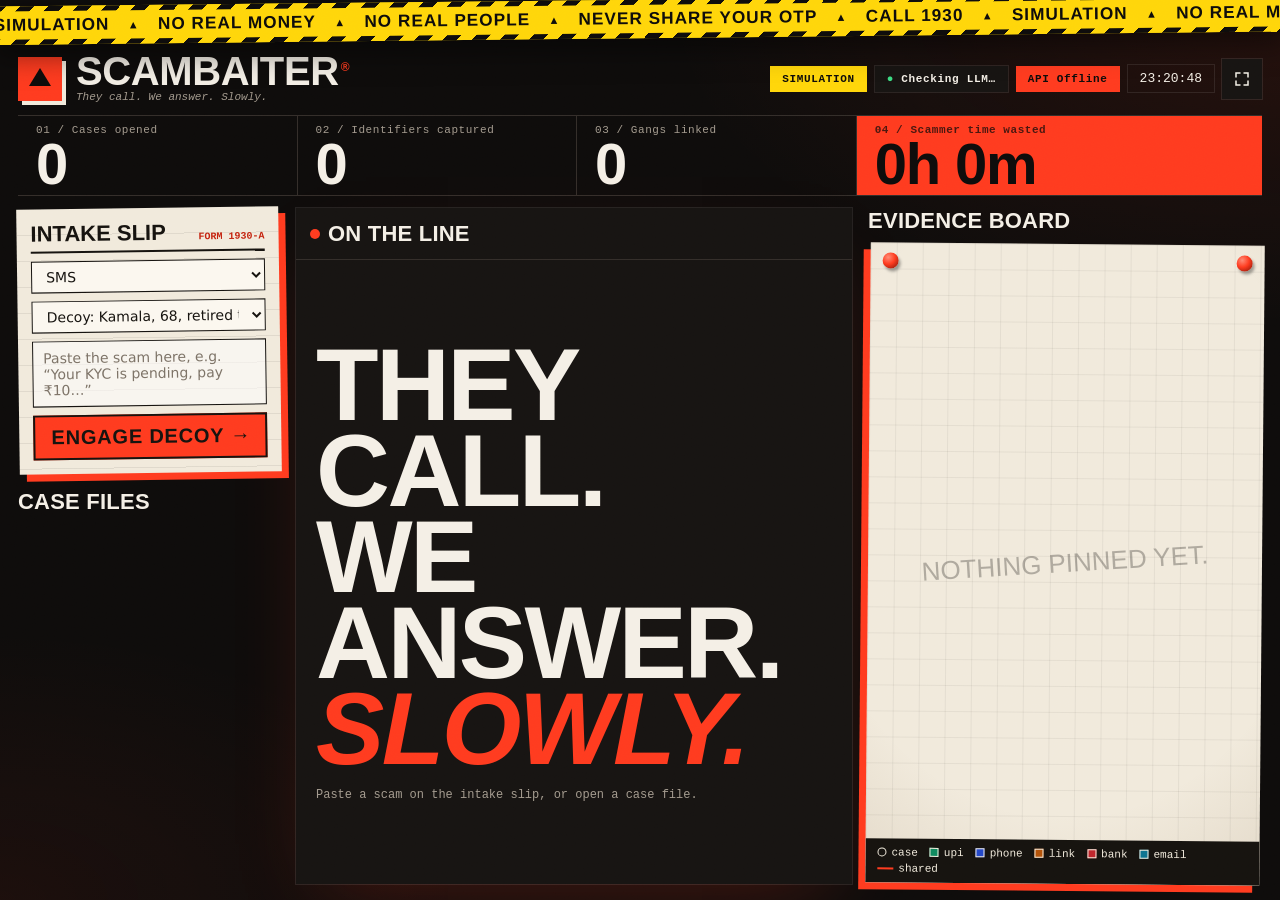
==== scambaiter/dashboard/index.html @ 3489937e "Add typing indicator, personas, live timers, red flags, safety record, complaint export Dashboard: -" ====
<!DOCTYPE html>
<html lang="en" style="color-scheme: dark">
<head>
    <meta charset="UTF-8">
    <meta name="viewport" content="width=device-width, initial-scale=1.0">
    <meta name="theme-color" content="#0e0c0b">
    <meta name="description" content="Scambaiter: a local AI decoy that keeps scammers talking and captures their payment identifiers. Simulation only.">
    <link rel="icon" href="data:image/svg+xml,%3Csvg xmlns='http://www.w3.org/2000/svg' viewBox='0 0 32 32'%3E%3Crect width='32' height='32' rx='6' fill='%23ff3b1f'/%3E%3Cpath d='M9 22l7-12 7 12z' fill='none' stroke='%230e0c0b' stroke-width='3' stroke-linejoin='round'/%3E%3C/svg%3E">
    <title>Scambaiter · Threat Intercept Console</title>
    <link rel="stylesheet" href="style.css">
    <script src="vendor/cytoscape.min.js"></script>
</head>
<body>
    <!-- Preloader: counts up, then wipes away -->
    <div class="preloader" id="preloader" aria-hidden="true">
        <div class="pre-label">[ ARMING DECOY ]</div>
        <div class="pre-count" id="pre-count">00</div>
        <div class="pre-bar"><span id="pre-bar"></span></div>
    </div>

    <div class="grain" aria-hidden="true"></div>

    <!-- Caution tape: the SIMULATION notice, impossible to miss -->
    <div class="tape" aria-hidden="true">
        <div class="tape-track">
            <span>SIMULATION</span><b>▲</b><span>NO REAL MONEY</span><b>▲</b><span>NO REAL PEOPLE</span><b>▲</b><span>NEVER SHARE YOUR OTP</span><b>▲</b><span>CALL 1930</span><b>▲</b>
            <span>SIMULATION</span><b>▲</b><span>NO REAL MONEY</span><b>▲</b><span>NO REAL PEOPLE</span><b>▲</b><span>NEVER SHARE YOUR OTP</span><b>▲</b><span>CALL 1930</span><b>▲</b>
        </div>
    </div>

    <header class="top-bar">
        <div class="brand">
            <div class="logo-mark"><span></span></div>
            <div>
                <h1 class="logo" translate="no">SCAMBAITER<sup>®</sup></h1>
                <span class="logo-sub">They call. We answer. Slowly.</span>
            </div>
        </div>
        <div class="badges">
            <span class="badge badge-sim">SIMULATION</span>
            <span class="badge badge-health" id="health-status">Checking LLM…</span>
            <span class="badge badge-offline" id="offline-pill" style="display: none;">API Offline</span>
            <span class="hud-clock" id="hud-clock">--:--:--</span>
            <button type="button" class="icon-btn" id="btn-fullscreen" aria-label="Enter full screen" aria-pressed="false" title="Full screen">
                <svg class="ico-on" viewBox="0 0 24 24" width="18" height="18" aria-hidden="true" fill="none" stroke="currentColor" stroke-width="2" stroke-linecap="square"><path d="M4 9V4h5M20 9V4h-5M4 15v5h5M20 15v5h-5"/></svg>
                <svg class="ico-off" viewBox="0 0 24 24" width="18" height="18" aria-hidden="true" fill="none" stroke="currentColor" stroke-width="2" stroke-linecap="square"><path d="M9 4v5H4M15 4v5h5M9 20v-5H4M15 20v-5h5"/></svg>
            </button>
        </div>
    </header>

    <section class="stats-bar" aria-label="Live statistics">
        <div class="stat-tile">
            <div class="stat-label">01 / Cases opened</div>
            <div class="stat-value" id="stat-sessions">0</div>
        </div>
        <div class="stat-tile">
            <div class="stat-label">02 / Identifiers captured</div>
            <div class="stat-value" id="stat-entities">0</div>
        </div>
        <div class="stat-tile">
            <div class="stat-label">03 / Gangs linked</div>
            <div class="stat-value" id="stat-campaigns">0</div>
        </div>
        <div class="stat-tile hero-stat">
            <div class="stat-label">04 / Scammer time wasted</div>
            <div class="stat-value" id="stat-time">0h 0m</div>
        </div>
    </section>

    <main class="main-content">
        <!-- Left: intake + case files -->
        <aside class="col-left" aria-labelledby="h-sessions">
            <form class="paste-box" id="new-form" onsubmit="return false">
                <div class="slip-head"><h3>Intake slip</h3><span>FORM 1930-A</span></div>
                <label class="sr-only" for="new-channel">Channel the scam arrived on</label>
                <select id="new-channel" name="channel">
                    <option value="sms">SMS</option>
                    <option value="whatsapp">WhatsApp</option>
                    <option value="telegram">Telegram</option>
                    <option value="simulator">Simulator</option>
                </select>
                <label class="sr-only" for="new-persona">Decoy persona</label>
                <select id="new-persona" name="persona">
                    <option value="retired_teacher">Decoy: Kamala, 68, retired teacher</option>
                    <option value="busy_shopkeeper">Decoy: Ramesh, kirana shop owner</option>
                    <option value="confused_student">Decoy: Priya, college student</option>
                </select>
                <label class="sr-only" for="new-message">Scam message</label>
                <textarea id="new-message" name="first_message" rows="3" autocomplete="off" placeholder="Paste the scam here, e.g. “Your KYC is pending, pay ₹10…”"></textarea>
                <button id="btn-create-session" type="submit">Engage Decoy <span aria-hidden="true">→</span></button>
            </form>
            <h2 id="h-sessions">Case files</h2>
            <div class="session-list" id="session-list">
                <!-- Session items populated here -->
            </div>
        </aside>

        <!-- Center: the line -->
        <section class="col-center" aria-labelledby="h-chat">
            <div class="chat-header">
                <div class="chat-title">
                    <h2 id="h-chat"><i class="rec"></i>On the line</h2>
                    <div class="call-meta" id="call-meta" hidden><span id="call-persona"></span> · <span id="call-timer">0:00</span></div>
                </div>
                <div class="chat-actions" id="chat-actions" style="display: none;">
                    <a href="#" target="_blank" id="btn-report" class="btn btn-primary" title="Printable evidence report">Report</a>
                    <button id="btn-complaint" class="btn btn-primary" type="button" title="Copy a ready-to-paste complaint for cybercrime.gov.in">Complaint</button>
                    <button id="btn-close" class="btn btn-danger">Terminate</button>
                </div>
            </div>
            <div class="stage" id="stage" hidden>
                <div class="stage-label">Scammer says</div>
                <div class="stage-text" id="stage-text"></div>
            </div>
            <div class="intel" id="intel" hidden>
                <div class="intel-row"><span class="intel-k">Red flags</span><span class="risk" id="risk"></span><span class="flags" id="flags"></span></div>
                <div class="intel-row"><span class="intel-k">Safety</span><span class="safety" id="safety"></span></div>
            </div>
            <div class="chat-window" id="chat-window" aria-live="polite">
                <div class="empty-state">
                    <div class="mega">They call.</div>
                    <div class="mega">We answer.</div>
                    <div class="mega red">Slowly.</div>
                    <div class="empty-sub">Paste a scam on the intake slip, or open a case file.</div>
                </div>
            </div>
            <div class="chat-input" id="chat-input-area" style="display: none;">
                <label class="sr-only" for="manual-msg">Next scammer message</label>
                <input type="text" id="manual-msg" name="text" autocomplete="off" placeholder="Type what the scammer says next…">
                <button id="btn-send-msg" type="button">Transmit</button>
            </div>
        </section>

        <!-- Right: evidence board -->
        <section class="col-right" aria-labelledby="h-graph">
            <h2 id="h-graph">Evidence board</h2>
            <div class="graph-frame">
                <span class="pin pin-a"></span><span class="pin pin-b"></span>
                <div id="cy" role="img" aria-label="Evidence board linking scam cases that share identifiers"></div>
                <div class="graph-empty" id="graph-empty">Nothing pinned yet.</div>
                <div class="graph-legend">
                    <span><i style="background:#16130f;border-radius:50%"></i>case</span>
                    <span><i style="background:#0f8a5f"></i>upi</span>
                    <span><i style="background:#2448c9"></i>phone</span>
                    <span><i style="background:#b45309"></i>link</span>
                    <span><i style="background:#c0262d"></i>bank</span>
                    <span><i style="background:#0e7490"></i>email</span>
                    <span><i class="string"></i>shared</span>
                </div>
            </div>
        </section>
    </main>

    <div id="toast-container" aria-live="polite" role="status"></div>
    <script src="app.js"></script>
</body>
</html>
---- scambaiter/dashboard/style.css ----
/* =========================================================================
   Scambaiter — "The Trap"
   Near-black + signal red + evidence-paper cream. Hard, dramatic shadows,
   kinetic lyric-video type, an evidence board with red string.
   Offline only: Bahnschrift / Segoe UI / Cascadia Mono ship with Windows.
   ========================================================================= */

:root {
    --ink: #0e0c0b;
    --ink-2: #171412;
    --ink-3: #221e1b;
    --line: #342e2a;
    --paper: #f1eadc;
    --paper-2: #e6dcc8;
    --paper-ink: #16130f;
    --text: #f4efe6;
    --muted: #a39a8e;
    --faint: #6f675e;

    --red: #ff3b1f;
    --red-deep: #c4210d;
    --tape: #ffd60a;

    --spring: cubic-bezier(0.32, 0.72, 0, 1);
    --snap: cubic-bezier(0.2, 0, 0, 1);  /* ease-out, no bounce */
    --ring: 0 0 0 1px oklch(1 0 0 / 0.09);
    --ring-hover: 0 0 0 1px oklch(1 0 0 / 0.16);

    --display: "Bahnschrift SemiBold Condensed", "Bahnschrift Condensed", "Bahnschrift", "Arial Narrow", Impact, sans-serif;
    --body: "Segoe UI Variable Text", "Segoe UI", system-ui, sans-serif;
    --mono: "Cascadia Mono", Consolas, "Courier New", monospace;
}

* { box-sizing: border-box; }
html, body { height: 100%; }
html { color-scheme: dark; }

body {
    margin: 0;
    background:
        radial-gradient(80% 60% at 100% 0%, rgba(255, 59, 31, 0.10), transparent 60%),
        radial-gradient(60% 50% at 0% 100%, rgba(255, 59, 31, 0.06), transparent 60%),
        var(--ink);
    color: var(--text);
    font-family: var(--body);
    font-size: 15px;
    display: flex;
    flex-direction: column;
    height: 100vh;
    overflow: hidden;
    overflow: clip; /* nothing can scroll the page sideways, even focus */
    padding: 0 18px 16px;
    -webkit-font-smoothing: antialiased;
    -moz-osx-font-smoothing: grayscale;
    gap: 12px;
}

.sr-only {
    position: absolute; width: 1px; height: 1px; padding: 0; margin: -1px;
    overflow: hidden; clip: rect(0 0 0 0); white-space: nowrap; border: 0;
}

:focus-visible { outline: 2px solid var(--tape); outline-offset: 3px; }

.grain {
    position: fixed; inset: 0; z-index: 90; pointer-events: none;
    opacity: 0.07; mix-blend-mode: overlay;
    background-image: url("data:image/svg+xml,%3Csvg xmlns='http://www.w3.org/2000/svg' width='160' height='160'%3E%3Cfilter id='n'%3E%3CfeTurbulence type='fractalNoise' baseFrequency='0.9' numOctaves='2' stitchTiles='stitch'/%3E%3C/filter%3E%3Crect width='100%25' height='100%25' filter='url(%23n)'/%3E%3C/svg%3E");
}

/* ------------------------------------------------------------ preloader */
.preloader {
    position: fixed; inset: 0; z-index: 100;
    background: var(--red);
    color: var(--ink);
    display: flex; flex-direction: column; justify-content: flex-end;
    padding: 0 32px 28px;
    transition: transform 0.6s var(--snap);
}
.preloader.done { transform: translateY(-101%); }
.pre-label { font-family: var(--mono); font-size: 14px; font-weight: 700; letter-spacing: 0.1em; }
.pre-count {
    font-family: var(--display); font-stretch: condensed; font-weight: 700;
    font-size: min(46vh, 34vw); line-height: 0.8; letter-spacing: -0.03em;
    font-variant-numeric: tabular-nums;
}
.pre-bar { height: 6px; background: rgba(14, 12, 11, 0.2); margin-top: 18px; }
.pre-bar span { display: block; height: 100%; width: 0; background: var(--ink); }

/* -------------------------------------------------------- caution tape */
.tape {
    margin: 0 -18px;
    flex-shrink: 0;
    overflow: hidden;
    background: var(--tape);
    color: var(--ink);
    border-top: 5px solid transparent;
    border-bottom: 5px solid transparent;
    border-image: repeating-linear-gradient(-45deg, var(--ink) 0 10px, var(--tape) 10px 20px) 5;
    transform: rotate(-0.6deg) scale(1.01);
    box-shadow: 0 10px 30px rgba(0, 0, 0, 0.5);
}
.tape-track {
    display: inline-flex; align-items: center; gap: 18px;
    white-space: nowrap;
    padding: 4px 0;
    animation: tape 30s linear infinite;
    font-family: var(--display); font-stretch: condensed; font-weight: 700;
    font-size: 17px; letter-spacing: 0.06em;
}
.tape-track b { font-size: 11px; }
.tape:hover .tape-track { animation-play-state: paused; }
@keyframes tape { to { transform: translateX(-50%); } }

/* --------------------------------------------------------------- header */
.top-bar { display: flex; align-items: center; justify-content: space-between; gap: 20px; flex-shrink: 0; padding-top: 4px; }
.brand { display: flex; align-items: center; gap: 14px; }

.logo-mark {
    width: 44px; height: 44px; display: grid; place-items: center;
    background: var(--red);
    box-shadow: 4px 4px 0 var(--paper);
}
.logo-mark span {
    width: 0; height: 0;
    border-left: 11px solid transparent; border-right: 11px solid transparent;
    border-bottom: 18px solid var(--ink);
    margin-top: -3px; /* optical centre of an up-triangle */
    animation: blink 2.4s steps(2) infinite;
}
.logo {
    margin: 0;
    font-family: var(--display); font-stretch: condensed; font-weight: 700;
    font-size: 40px; line-height: 0.85; letter-spacing: -0.01em;
}
.logo sup { font-size: 12px; color: var(--red); margin-left: 2px; }
.logo-sub { display: block; margin-top: 3px; font-family: var(--mono); font-size: 11px; color: var(--muted); font-style: italic; }

.badges { display: flex; align-items: center; gap: 8px; }
.badge {
    font-family: var(--mono); font-size: 11px; font-weight: 700; letter-spacing: 0.06em;
    padding: 7px 12px; white-space: nowrap;
    border: 0; box-shadow: var(--ring); color: var(--text); background: var(--ink-2);
}
.badge-sim { background: var(--tape); color: var(--ink); box-shadow: none; }
.badge-health::before { content: "● "; color: #3ddc84; }
.badge-health.is-off { background: var(--red); color: var(--ink); box-shadow: none; animation: blink 1.6s steps(2) infinite; }
.badge-health.is-off::before { content: "▲ "; color: var(--ink); }
.badge-offline { background: var(--red); box-shadow: none; color: var(--ink); animation: blink 1s steps(2) infinite; }
.hud-clock {
    font-family: var(--mono); font-size: 13px; padding: 6px 12px;
    box-shadow: var(--ring); font-variant-numeric: tabular-nums;
}
.icon-btn {
    position: relative;
    width: 40px; height: 40px; padding: 0; display: grid; place-items: center;
    background: var(--ink-2); color: var(--text); border: 0; border-radius: 0; box-shadow: var(--ring);
    transition-property: background-color, color, scale; transition-duration: 150ms; transition-timing-function: ease-out;
}
.icon-btn:hover { background: var(--red); color: var(--ink); box-shadow: none; transform: none; }
.icon-btn:active { scale: 0.96; transform: none; }
/* two icons stacked, cross-faded on state change */
.icon-btn svg { grid-area: 1 / 1; transition-property: opacity, scale, filter; transition-duration: 300ms; transition-timing-function: cubic-bezier(0.2, 0, 0, 1); }
.icon-btn .ico-off { opacity: 0; scale: 0.25; filter: blur(4px); }
.icon-btn[aria-pressed="true"] .ico-on { opacity: 0; scale: 0.25; filter: blur(4px); }
.icon-btn[aria-pressed="true"] .ico-off { opacity: 1; scale: 1; filter: blur(0); }

/* ---------------------------------------------------------------- stats */
.stats-bar {
    display: grid; grid-template-columns: 1fr 1fr 1fr 1.45fr;
    border-top: 1px solid var(--line); border-bottom: 1px solid var(--line);
    flex-shrink: 0;
}
.stat-tile {
    padding: 8px 18px 4px;
    border-right: 1px solid var(--line);
    display: flex; flex-direction: column; justify-content: space-between;
}
.stat-tile:last-child { border-right: 0; }
.stat-label { font-family: var(--mono); font-size: 11px; letter-spacing: 0.05em; color: var(--muted); }
.stat-value {
    font-family: var(--display); font-stretch: condensed; font-weight: 700;
    font-size: 66px; line-height: 0.95; letter-spacing: -0.02em;
    font-variant-numeric: tabular-nums;
    transition-property: transform, color; transition-duration: 300ms; transition-timing-function: var(--snap);
    transform-origin: left bottom;
}
.stat-value.bump { transform: scale(1.04); color: var(--red); }
.hero-stat { background: var(--red); color: var(--ink); }
.hero-stat .stat-label { color: rgba(14, 12, 11, 0.75); font-weight: 700; }
.hero-stat .stat-value.bump { color: var(--paper); }

/* ----------------------------------------------------------------- main */
.main-content {
    flex: 1; min-height: 0;
    display: grid; grid-template-columns: 280px 1.2fr 0.85fr; gap: 16px;
}
.col-left, .col-right { display: flex; flex-direction: column; gap: 10px; min-height: 0; }
.main-content > * { min-width: 0; }

h2 {
    margin: 0;
    font-family: var(--display); font-stretch: condensed; font-weight: 700;
    font-size: 22px; letter-spacing: 0.01em; text-transform: uppercase;
    display: flex; align-items: center; gap: 8px;
}
.col-left > h2 { margin-top: 6px; }

/* intake slip: paper card with a hard red shadow */
.paste-box {
    background: var(--paper); color: var(--paper-ink);
    padding: 12px 14px 14px;
    display: flex; flex-direction: column; gap: 8px; flex-shrink: 0;
    box-shadow: 7px 7px 0 var(--red);
    transform: rotate(-0.8deg);
    background-image: repeating-linear-gradient(transparent 0 25px, rgba(22, 19, 15, 0.08) 25px 26px);
}
.slip-head { display: flex; justify-content: space-between; align-items: baseline; border-bottom: 2px solid var(--paper-ink); padding-bottom: 4px; }
.slip-head h3 { margin: 0; font-family: var(--display); font-stretch: condensed; font-size: 22px; text-transform: uppercase; }
.slip-head span { font-family: var(--mono); font-size: 10px; font-weight: 700; color: var(--red-deep); }

select, textarea, .chat-input input {
    width: 100%; font: inherit; font-size: 14px;
    border-radius: 0; padding: 8px 10px;
    transition-property: border-color, box-shadow; transition-duration: 150ms; transition-timing-function: ease-out;
}
.paste-box select, .paste-box textarea {
    background: rgba(255, 255, 255, 0.55); color: var(--paper-ink);
    border: 1.5px solid var(--paper-ink);
}
.paste-box select { background-color: #fbf7ef; color: var(--paper-ink); padding-top: 6px; padding-bottom: 6px; }
.paste-box select option { background: #fbf7ef; color: var(--paper-ink); }
textarea { resize: none; }
.paste-box ::placeholder { color: #7c7266; }
select:focus-visible, textarea:focus-visible, .chat-input input:focus-visible { outline: none; box-shadow: 0 0 0 3px var(--tape); }

/* buttons */
button, .btn {
    font-family: var(--display); font-stretch: condensed; font-weight: 700;
    font-size: 17px; letter-spacing: 0.04em; text-transform: uppercase;
    cursor: pointer; border-radius: 0; padding: 9px 16px;
    border: 2px solid var(--ink); background: var(--ink); color: var(--paper);
    text-decoration: none; white-space: nowrap;
    transition-property: transform, box-shadow, background-color, color; transition-duration: 150ms; transition-timing-function: ease-out;
    min-height: 40px;
    touch-action: manipulation;
}
button:hover, .btn:hover { transform: translate(-2px, -2px); box-shadow: 4px 4px 0 var(--red); }
button:active, .btn:active { transform: scale(0.96); box-shadow: none; }
button:disabled { opacity: 0.6; cursor: progress; transform: none; box-shadow: none; }
#btn-create-session { background: var(--red); border-color: var(--paper-ink); color: var(--paper-ink); font-size: 20px; padding-left: 16px; padding-right: 14px; /* arrow side 2px tighter */ }
#btn-create-session:hover { box-shadow: 4px 4px 0 var(--paper-ink); }

.btn-primary { background: var(--paper); color: var(--paper-ink); border-color: var(--paper); }
.btn-danger { background: transparent; color: var(--red); border-color: var(--red); }
.btn-danger:hover { background: var(--red); color: var(--ink); box-shadow: 4px 4px 0 var(--paper); }
.btn-danger.armed { background: var(--red); color: var(--ink); animation: blink 0.6s steps(2) infinite; }

/* case files */
.session-list { flex: 1; min-height: 0; overflow-y: auto; display: flex; flex-direction: column; gap: 9px; padding: 2px 8px 8px 2px; }
.session-item {
    position: relative; display: block; width: 100%; text-align: left;
    font-family: var(--body); font-stretch: normal; font-size: 14px; font-weight: 400;
    letter-spacing: normal; text-transform: none; white-space: normal;
    color: var(--text); background: var(--ink-2);
    border: 0; border-left: 4px solid var(--faint); box-shadow: var(--ring);
    padding: 9px 12px;
    transition-property: background-color, box-shadow, transform; transition-duration: 150ms; transition-timing-function: ease-out;
}
.session-item:hover { transform: none; box-shadow: var(--ring-hover); background: var(--ink-3); }
.session-item:active { transform: scale(0.98); }
.session-item.selected {
    background: var(--paper); color: var(--paper-ink);
    border-color: var(--paper); border-left-color: var(--red);
    box-shadow: 5px 5px 0 var(--red);
    transform: rotate(-0.6deg);
}
.case-no { font-family: var(--mono); font-size: 10px; color: var(--muted); letter-spacing: 0.06em; }
.session-item.selected .case-no { color: var(--red-deep); }
.chip {
    display: inline-block; font-family: var(--display); font-stretch: condensed; font-weight: 700;
    font-size: 15px; letter-spacing: 0.03em; text-transform: uppercase; margin-right: 6px;
}
.chip-campaign {
    font-family: var(--mono); font-size: 10px; font-weight: 700; padding: 1px 6px;
    border: 1.5px solid; transform: rotate(-3deg); display: inline-block; vertical-align: 2px;
}
.session-meta { margin-top: 2px; font-size: 12px; color: var(--muted); font-variant-numeric: tabular-nums; }
.session-item.selected .session-meta { color: #5c5348; }
.session-empty { padding: 16px 12px; border: 1px dashed var(--line); font-family: var(--mono); font-size: 12px; line-height: 1.6; color: var(--muted); }

/* ----------------------------------------------------------- the line */
.col-center {
    display: flex; flex-direction: column; min-height: 0;
    background: var(--ink-2); border: 0;
    box-shadow: var(--ring), 0 30px 80px -30px rgba(255, 59, 31, 0.25);
}
.chat-header {
    display: flex; justify-content: space-between; align-items: center; gap: 10px;
    padding: 10px 14px; border-bottom: 1px solid var(--line); min-height: 52px;
}
.rec { width: 10px; height: 10px; border-radius: 50%; background: var(--red); display: inline-block; animation: blink 1.2s steps(2) infinite; }
.chat-actions { display: flex; gap: 6px; }
.chat-title { display: flex; flex-direction: column; gap: 1px; min-width: 0; }
.call-meta { font-family: var(--mono); font-size: 11px; color: var(--muted); padding-left: 18px; font-variant-numeric: tabular-nums; white-space: nowrap; }
.call-meta[hidden] { display: none; }
#call-persona { color: var(--text); }

/* red flags + safety strip */
.intel { padding: 7px 14px 8px; border-bottom: 1px solid var(--line); display: flex; flex-direction: column; gap: 5px; flex-shrink: 0; }
.intel[hidden] { display: none; }
.intel-row { display: flex; align-items: center; gap: 6px; flex-wrap: wrap; min-height: 20px; }
.intel-k { font-family: var(--mono); font-size: 10px; letter-spacing: 0.1em; text-transform: uppercase; color: var(--muted); width: 70px; flex-shrink: 0; }
.risk { font-family: var(--display); font-stretch: condensed; font-weight: 700; font-size: 13px; letter-spacing: 0.06em; padding: 1px 7px; color: var(--ink); background: var(--tape); }
.risk.high { background: var(--red); }
.risk.low { background: var(--paper-2); }
.flags { display: contents; }
.flag { font-family: var(--mono); font-size: 11px; padding: 1px 7px; color: var(--paper); box-shadow: inset 0 0 0 1px rgba(255, 59, 31, 0.6); background: rgba(255, 59, 31, 0.12); white-space: nowrap; }
.safety { font-family: var(--mono); font-size: 11px; color: var(--text); font-variant-numeric: tabular-nums; min-width: 0; flex: 1; }
.safety b { color: #3ddc84; font-weight: 700; }
.safety b.bad { color: var(--red); }

/* typing indicator */
.typing { align-self: flex-end; display: inline-flex; align-items: center; gap: 8px; padding: 7px 12px; background: var(--ink-3); box-shadow: var(--ring); border-right: 5px solid var(--text); font-family: var(--mono); font-size: 11px; color: var(--muted); animation: slam 300ms var(--snap) both; }
.typing i { width: 6px; height: 6px; border-radius: 50%; background: var(--text); display: inline-block; animation: dot 1.2s ease-in-out infinite; }
.typing i:nth-child(2) { animation-delay: 0.15s; }
.typing i:nth-child(3) { animation-delay: 0.3s; }
@keyframes dot { 0%, 60%, 100% { opacity: 0.25; transform: none; } 30% { opacity: 1; transform: translateY(-3px); } }
.chat-actions .btn { font-size: 14px; padding: 6px 10px; display: inline-flex; align-items: center; }
.chat-title h2 { white-space: nowrap; }

/* lyric-video stage: latest scammer line, word by word */
.stage {
    padding: 12px 16px 14px;
    border-bottom: 1px solid var(--line);
    background: linear-gradient(180deg, rgba(255, 59, 31, 0.08), transparent);
    flex-shrink: 0;
}
.stage[hidden] { display: none; }
.stage-label { font-family: var(--mono); font-size: 10px; letter-spacing: 0.1em; color: var(--red); text-transform: uppercase; margin-bottom: 4px; }
.stage-text {
    font-family: var(--display); font-stretch: condensed; font-weight: 700;
    font-size: clamp(22px, 2.3vw, 32px); line-height: 1.02; text-transform: uppercase;
    text-wrap: balance; max-height: 3.6em; overflow: hidden; padding-top: 0.5em;
}
.stage-text .w { display: inline-block; opacity: 0; transform: translateY(12px); filter: blur(4px); animation: word 400ms var(--snap) forwards; }
.stage-text .hit {
    color: var(--red); position: relative;
    text-transform: none; font-family: var(--mono); font-size: 0.72em; font-weight: 700;
    vertical-align: 0.12em;
}
.stage-text .hit::after {
    content: "CAPTURED";
    position: absolute; left: 50%; top: 0;
    font-family: var(--display); font-size: 11px; letter-spacing: 0.12em;
    color: var(--red); border: 2px solid var(--red); padding: 1px 5px;
    background: var(--ink-2);
    transform: translate(-50%, -95%) rotate(-8deg) scale(2.4);
    opacity: 0;
    animation: stamp 0.45s var(--snap) forwards; animation-delay: inherit;
}
@keyframes word { to { opacity: 1; transform: none; filter: blur(0); } }
@keyframes stamp {
    60% { opacity: 1; transform: translate(-50%, -95%) rotate(-8deg) scale(0.9); }
    to { opacity: 1; transform: translate(-50%, -95%) rotate(-8deg) scale(1); }
}

.chat-window { flex: 1; min-height: 0; overflow-y: auto; display: flex; flex-direction: column; gap: 10px; padding: 14px; }

.message {
    max-width: 80%; padding: 8px 12px 5px; font-size: 15px; line-height: 1.45; text-wrap: pretty;
    overflow-wrap: anywhere; position: relative;
}
.message.new { animation: slam 300ms var(--snap) both; }
.msg-scammer {
    align-self: flex-start;
    background: var(--paper); color: var(--paper-ink);
    border-left: 5px solid var(--red);
    box-shadow: 5px 5px 0 rgba(255, 59, 31, 0.45);
}
.msg-bot {
    align-self: flex-end;
    background: var(--ink-3); color: var(--text);
    border: 0; border-right: 5px solid var(--text); box-shadow: var(--ring);
}
.msg-scammer::before, .msg-bot::before {
    display: block; font-family: var(--mono); font-size: 10px; font-weight: 700;
    letter-spacing: 0.1em; margin-bottom: 2px;
}
.msg-scammer::before { content: "SCAMMER"; color: var(--red-deep); }
.msg-bot::before { content: "DECOY"; color: var(--muted); text-align: right; }
.message span[style] {
    font-family: var(--mono); font-size: 0.9em; padding: 0 4px;
    border: 1.5px solid currentColor; background: #fff !important;
}
.msg-ts { font-family: var(--mono); font-size: 10px; opacity: 0.55; text-align: right; margin-top: 2px; }

/* empty state: huge kinetic type */
.empty-state { margin: auto 0; padding: 0 6px; user-select: none; }
.mega {
    font-family: var(--display); font-stretch: condensed; font-weight: 700;
    font-size: clamp(56px, min(8vw, 13vh), 132px);
    line-height: 0.84; letter-spacing: -0.025em; text-transform: uppercase;
    opacity: 0; transform: translateY(12px); filter: blur(4px); animation: word 500ms var(--snap) forwards;
}
.mega:nth-child(1) { animation-delay: 1.5s; }
.mega:nth-child(2) { animation-delay: 1.6s; }
.mega:nth-child(3) { animation-delay: 1.7s; }
.mega.red { color: var(--red); font-style: italic; }
.empty-sub { margin-top: 16px; font-family: var(--mono); font-size: 12px; color: var(--muted); opacity: 0; text-wrap: pretty; animation: word 400ms var(--snap) 1.8s forwards; }

.chat-input { display: flex; gap: 8px; padding: 10px 14px 12px; border-top: 1px solid var(--line); }
.chat-input input { background: var(--ink); color: var(--text); border: 1px solid var(--line); }
.chat-input ::placeholder { color: var(--faint); }
#btn-send-msg { background: var(--red); border-color: var(--red); color: var(--ink); }

/* -------------------------------------------------------- evidence board */
.graph-frame {
    position: relative; flex: 1; min-height: 0; overflow: hidden;
    background-color: var(--paper);
    background-image:
        linear-gradient(rgba(22, 19, 15, 0.06) 1px, transparent 1px),
        linear-gradient(90deg, rgba(22, 19, 15, 0.06) 1px, transparent 1px),
        radial-gradient(120% 90% at 50% 40%, transparent 55%, rgba(120, 90, 50, 0.22));
    background-size: 26px 26px, 26px 26px, 100% 100%;
    box-shadow: -7px 7px 0 var(--red);
    transform: rotate(0.5deg);
}
.pin {
    position: absolute; z-index: 3; width: 16px; height: 16px; border-radius: 50%;
    background: radial-gradient(circle at 35% 30%, #ff8a75, var(--red) 45%, #7a1206);
    box-shadow: 2px 3px 3px rgba(0, 0, 0, 0.35);
}
.pin-a { top: 10px; left: 12px; }
.pin-b { top: 10px; right: 12px; }
#cy { position: absolute; inset: 22px 0 46px 0; z-index: 1; }
.graph-empty {
    position: absolute; inset: 0; z-index: 0; display: grid; place-items: center;
    font-family: var(--display); font-stretch: condensed; font-size: 26px; text-transform: uppercase;
    color: rgba(22, 19, 15, 0.3); transform: rotate(-4deg);
}
.graph-empty[hidden] { display: none; }
.graph-legend {
    position: absolute; left: 0; right: 0; bottom: 0; z-index: 3;
    display: flex; flex-wrap: wrap; gap: 4px 12px; padding: 8px 12px;
    background: var(--paper-ink); color: var(--paper);
    font-family: var(--mono); font-size: 11px;
}
.graph-legend span { display: inline-flex; align-items: center; gap: 5px; }
.graph-legend i { display: inline-block; width: 9px; height: 9px; border: 1px solid var(--paper); }
.graph-legend i.string { width: 16px; height: 2px; border: 0; background: var(--red); }

/* ---------------------------------------------------------------- toast */
#toast-container {
    position: fixed; bottom: 24px; left: 50%; transform: translateX(-50%); z-index: 80;
    display: flex; flex-direction: column; gap: 10px; align-items: center;
}
.toast {
    padding: 12px 18px; font-family: var(--display); font-stretch: condensed; font-weight: 700;
    font-size: 19px; text-transform: uppercase; letter-spacing: 0.02em;
    background: var(--tape); color: var(--ink);
    box-shadow: 6px 6px 0 var(--ink), 6px 6px 0 2px var(--tape);
    animation: slam 300ms var(--snap) both;
    transition-property: opacity, transform, filter; transition-duration: 150ms; transition-timing-function: ease-out;
}
.toast.leaving { animation: none; opacity: 0; transform: translateY(-12px); filter: blur(4px); }
.toast::before { content: "▲ "; }
.toast.toast-error { background: var(--red); box-shadow: 6px 6px 0 var(--paper); }
.toast.toast-error::before { content: "✕ "; }

/* ------------------------------------------------------------ scrollbar */
::-webkit-scrollbar { width: 8px; }
::-webkit-scrollbar-track { background: transparent; }
::-webkit-scrollbar-thumb { background: var(--line); }
::-webkit-scrollbar-thumb:hover { background: var(--red); }

@keyframes slam {
    from { opacity: 0; transform: translateY(12px); filter: blur(4px); }
    to { opacity: 1; transform: none; filter: blur(0); }
}
@keyframes blink { 50% { opacity: 0.25; } }

@media (max-width: 1440px) {
    .stat-value { font-size: 58px; }
    .main-content { grid-template-columns: 262px 1.2fr 0.85fr; }
}
@media (max-height: 800px) {
    body { gap: 10px; padding-bottom: 12px; }
    .stat-value { font-size: 52px; }
    .logo { font-size: 34px; }
}

@media (prefers-reduced-motion: reduce) {
    *, *::before, *::after { animation-duration: 0.01ms !important; animation-delay: 0s !important; animation-iteration-count: 1 !important; transition: none !important; }
    .tape-track { animation: none !important; }
    .preloader { display: none; }
}
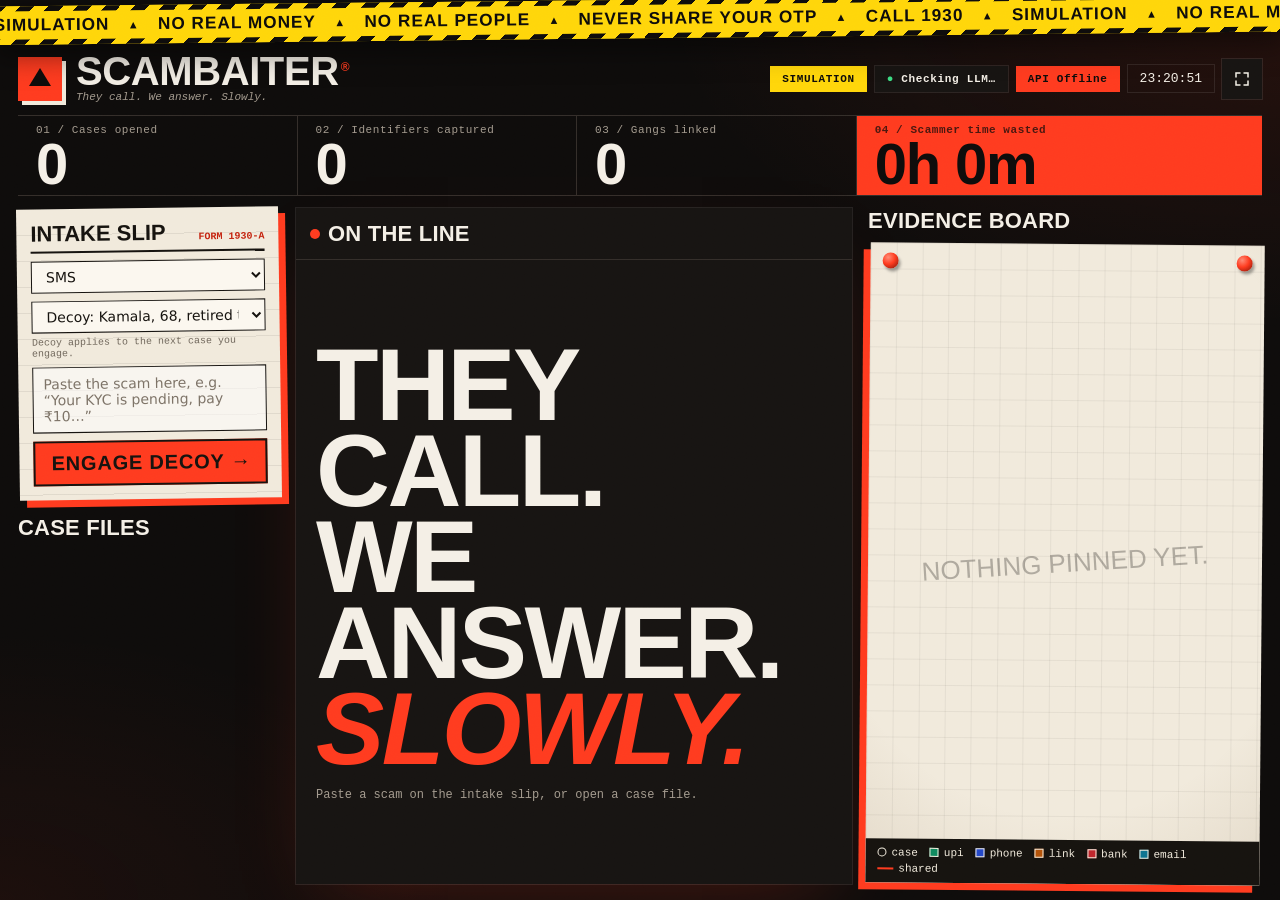
==== commit 0f28d29d: "Make the decoy picker's scope clear; flag moves to WhatsApp/Telegram A tester picked Priya after a c" ====
--- a/scambaiter/dashboard/index.html
+++ b/scambaiter/dashboard/index.html
@@ -85,6 +85,7 @@
                     <option value="busy_shopkeeper">Decoy: Ramesh, kirana shop owner</option>
                     <option value="confused_student">Decoy: Priya, college student</option>
                 </select>
+                <p class="slip-hint" id="persona-hint">Decoy applies to the next case you engage.</p>
                 <label class="sr-only" for="new-message">Scam message</label>
                 <textarea id="new-message" name="first_message" rows="3" autocomplete="off" placeholder="Paste the scam here, e.g. “Your KYC is pending, pay ₹10…”"></textarea>
                 <button id="btn-create-session" type="submit">Engage Decoy <span aria-hidden="true">→</span></button>
--- a/scambaiter/dashboard/style.css
+++ b/scambaiter/dashboard/style.css
@@ -232,6 +232,7 @@
 .paste-box select option { background: #fbf7ef; color: var(--paper-ink); }
 textarea { resize: none; }
 .paste-box ::placeholder { color: #7c7266; }
+.slip-hint { margin: -4px 0 0; font-family: var(--mono); font-size: 10px; color: #6f665a; }
 select:focus-visible, textarea:focus-visible, .chat-input input:focus-visible { outline: none; box-shadow: 0 0 0 3px var(--tape); }
 
 /* buttons */
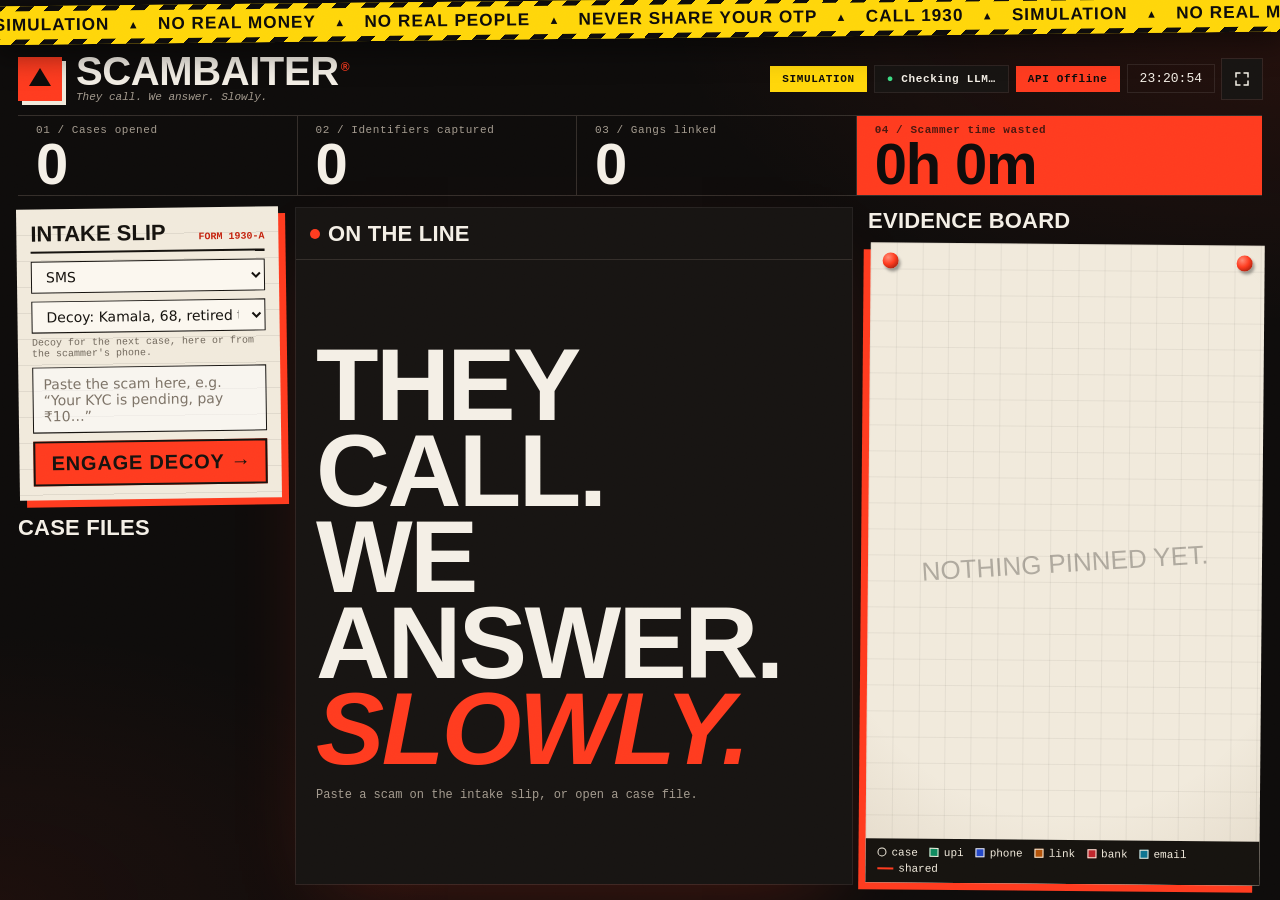
==== commit c3751472: "Use the dashboard's decoy choice for cases from the scammer's phone The phone page (/scammer) starte" ====
--- a/scambaiter/dashboard/index.html
+++ b/scambaiter/dashboard/index.html
@@ -85,7 +85,7 @@
                     <option value="busy_shopkeeper">Decoy: Ramesh, kirana shop owner</option>
                     <option value="confused_student">Decoy: Priya, college student</option>
                 </select>
-                <p class="slip-hint" id="persona-hint">Decoy applies to the next case you engage.</p>
+                <p class="slip-hint" id="persona-hint">Decoy for the next case, here or from the scammer's phone.</p>
                 <label class="sr-only" for="new-message">Scam message</label>
                 <textarea id="new-message" name="first_message" rows="3" autocomplete="off" placeholder="Paste the scam here, e.g. “Your KYC is pending, pay ₹10…”"></textarea>
                 <button id="btn-create-session" type="submit">Engage Decoy <span aria-hidden="true">→</span></button>
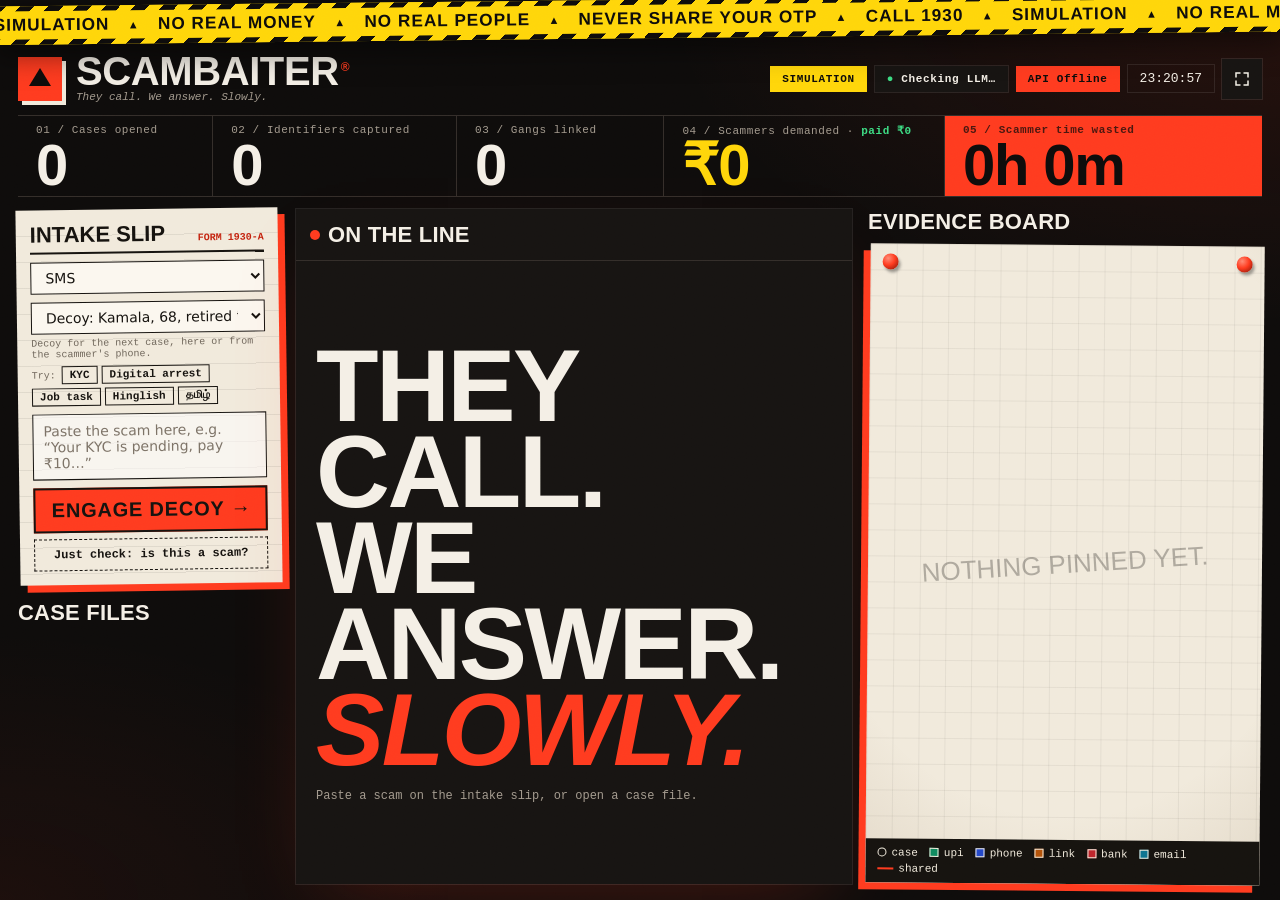
==== commit 42269b79: "Add sample scams, money-demanded counter and "Is this a scam?" check - One-click sample scams on the" ====
--- a/scambaiter/dashboard/index.html
+++ b/scambaiter/dashboard/index.html
@@ -61,8 +61,12 @@
             <div class="stat-label">03 / Gangs linked</div>
             <div class="stat-value" id="stat-campaigns">0</div>
         </div>
+        <div class="stat-tile money-stat">
+            <div class="stat-label">04 / Scammers demanded · <span id="money-paid">paid ₹0</span></div>
+            <div class="stat-value" id="stat-money">₹0</div>
+        </div>
         <div class="stat-tile hero-stat">
-            <div class="stat-label">04 / Scammer time wasted</div>
+            <div class="stat-label">05 / Scammer time wasted</div>
             <div class="stat-value" id="stat-time">0h 0m</div>
         </div>
     </section>
@@ -86,9 +90,18 @@
                     <option value="confused_student">Decoy: Priya, college student</option>
                 </select>
                 <p class="slip-hint" id="persona-hint">Decoy for the next case, here or from the scammer's phone.</p>
+                <div class="samples" role="group" aria-label="Sample scams">
+                    <span>Try:</span>
+                    <button type="button" class="sample" data-sample="kyc">KYC</button>
+                    <button type="button" class="sample" data-sample="arrest">Digital arrest</button>
+                    <button type="button" class="sample" data-sample="job">Job task</button>
+                    <button type="button" class="sample" data-sample="hinglish">Hinglish</button>
+                    <button type="button" class="sample" data-sample="tamil">தமிழ்</button>
+                </div>
                 <label class="sr-only" for="new-message">Scam message</label>
                 <textarea id="new-message" name="first_message" rows="3" autocomplete="off" placeholder="Paste the scam here, e.g. “Your KYC is pending, pay ₹10…”"></textarea>
                 <button id="btn-create-session" type="submit">Engage Decoy <span aria-hidden="true">→</span></button>
+                <button id="btn-check" type="button" title="Check the message without starting a decoy">Just check: is this a scam?</button>
             </form>
             <h2 id="h-sessions">Case files</h2>
             <div class="session-list" id="session-list">
@@ -125,6 +138,20 @@
                     <div class="empty-sub">Paste a scam on the intake slip, or open a case file.</div>
                 </div>
             </div>
+            <div class="check-panel" id="check-panel" role="dialog" aria-labelledby="check-verdict" hidden>
+                <div class="check-head">
+                    <span class="stage-label">Is this a scam?</span>
+                    <button type="button" class="check-x" id="check-close" aria-label="Close">✕</button>
+                </div>
+                <h3 class="check-verdict" id="check-verdict"></h3>
+                <div class="check-sub" id="check-sub"></div>
+                <ul class="check-flags" id="check-flags"></ul>
+                <div class="check-ids" id="check-ids"></div>
+                <p class="check-advice">Don't reply, don't pay, never share an OTP or PIN. Report at <b>cybercrime.gov.in</b> or call <b>1930</b>.</p>
+                <div class="check-actions">
+                    <button type="button" id="check-engage">Engage decoy with this →</button>
+                </div>
+            </div>
             <div class="chat-input" id="chat-input-area" style="display: none;">
                 <label class="sr-only" for="manual-msg">Next scammer message</label>
                 <input type="text" id="manual-msg" name="text" autocomplete="off" placeholder="Type what the scammer says next…">
--- a/scambaiter/dashboard/style.css
+++ b/scambaiter/dashboard/style.css
@@ -167,7 +167,7 @@
 
 /* ---------------------------------------------------------------- stats */
 .stats-bar {
-    display: grid; grid-template-columns: 1fr 1fr 1fr 1.45fr;
+    display: grid; grid-template-columns: 0.8fr 1fr 0.85fr 1.15fr 1.3fr;
     border-top: 1px solid var(--line); border-bottom: 1px solid var(--line);
     flex-shrink: 0;
 }
@@ -187,6 +187,8 @@
 }
 .stat-value.bump { transform: scale(1.04); color: var(--red); }
 .hero-stat { background: var(--red); color: var(--ink); }
+.money-stat .stat-value { color: var(--tape); }
+#money-paid { color: #3ddc84; font-weight: 700; }
 .hero-stat .stat-label { color: rgba(14, 12, 11, 0.75); font-weight: 700; }
 .hero-stat .stat-value.bump { color: var(--paper); }
 
@@ -232,6 +234,46 @@
 .paste-box select option { background: #fbf7ef; color: var(--paper-ink); }
 textarea { resize: none; }
 .paste-box ::placeholder { color: #7c7266; }
+.samples { display: flex; flex-wrap: wrap; align-items: center; gap: 4px; margin-top: -2px; }
+.samples span { font-family: var(--mono); font-size: 10px; color: #6f665a; margin-right: 2px; }
+.sample {
+    min-height: 0; padding: 2px 7px; font-family: var(--mono); font-size: 11px; font-weight: 700; font-stretch: normal;
+    letter-spacing: 0; text-transform: none; background: transparent; color: var(--paper-ink); border: 1.5px solid var(--paper-ink);
+}
+.sample:hover { background: var(--paper-ink); color: var(--paper); transform: none; box-shadow: none; }
+#btn-check {
+    min-height: 32px; padding: 4px 10px; margin-top: -2px;
+    font-family: var(--mono); font-stretch: normal; font-size: 12px; letter-spacing: 0; text-transform: none;
+    background: transparent; color: var(--paper-ink); border: 1.5px dashed var(--paper-ink);
+}
+#btn-check:hover { background: var(--paper-ink); color: var(--paper); box-shadow: none; transform: none; }
+
+/* "Is this a scam?" panel: covers the chat column until closed */
+.col-center { position: relative; }
+.check-panel {
+    position: absolute; inset: 0; z-index: 5; overflow-y: auto;
+    background: var(--paper); color: var(--paper-ink);
+    padding: 18px 22px; display: flex; flex-direction: column; gap: 10px;
+    animation: slam 300ms var(--snap) both;
+}
+.check-panel[hidden] { display: none; }
+.check-head { display: flex; justify-content: space-between; align-items: center; }
+.check-head .stage-label { color: var(--red-deep); }
+.check-x { min-height: 0; padding: 4px 10px; font-size: 16px; background: transparent; color: var(--paper-ink); border: 1.5px solid var(--paper-ink); }
+.check-x:hover { transform: none; box-shadow: none; background: var(--paper-ink); color: var(--paper); }
+.check-verdict { margin: 0; font-family: var(--display); font-stretch: condensed; font-weight: 700; font-size: 46px; line-height: 0.95; text-transform: uppercase; text-wrap: balance; }
+.check-verdict.high { color: var(--red-deep); }
+.check-sub { display: flex; gap: 8px; align-items: center; flex-wrap: wrap; font-family: var(--mono); font-size: 12px; }
+.check-flags { margin: 0; padding: 0; list-style: none; display: flex; flex-direction: column; gap: 6px; }
+.check-flags li { padding: 6px 10px; border-left: 4px solid var(--red); background: #fbf7ef; font-size: 14px; line-height: 1.35; }
+.check-flags b { font-family: var(--display); font-stretch: condensed; font-size: 16px; text-transform: uppercase; margin-right: 6px; }
+.check-ids { display: flex; flex-wrap: wrap; gap: 6px; font-family: var(--mono); font-size: 12px; }
+.check-ids span { padding: 2px 7px; border: 1.5px solid currentColor; background: #fff; }
+.check-advice { margin: 2px 0 0; font-size: 14px; }
+.check-actions { display: flex; gap: 8px; margin-top: auto; }
+#check-engage { background: var(--red); color: var(--paper-ink); border-color: var(--paper-ink); }
+#check-engage:hover { box-shadow: 4px 4px 0 var(--paper-ink); }
+
 .slip-hint { margin: -4px 0 0; font-family: var(--mono); font-size: 10px; color: #6f665a; }
 select:focus-visible, textarea:focus-visible, .chat-input input:focus-visible { outline: none; box-shadow: 0 0 0 3px var(--tape); }
 
@@ -268,6 +310,7 @@
     padding: 9px 12px;
     transition-property: background-color, box-shadow, transform; transition-duration: 150ms; transition-timing-function: ease-out;
 }
+.session-list > * { flex-shrink: 0; } /* scroll instead of squashing cards */
 .session-item:hover { transform: none; box-shadow: var(--ring-hover); background: var(--ink-3); }
 .session-item:active { transform: scale(0.98); }
 .session-item.selected {
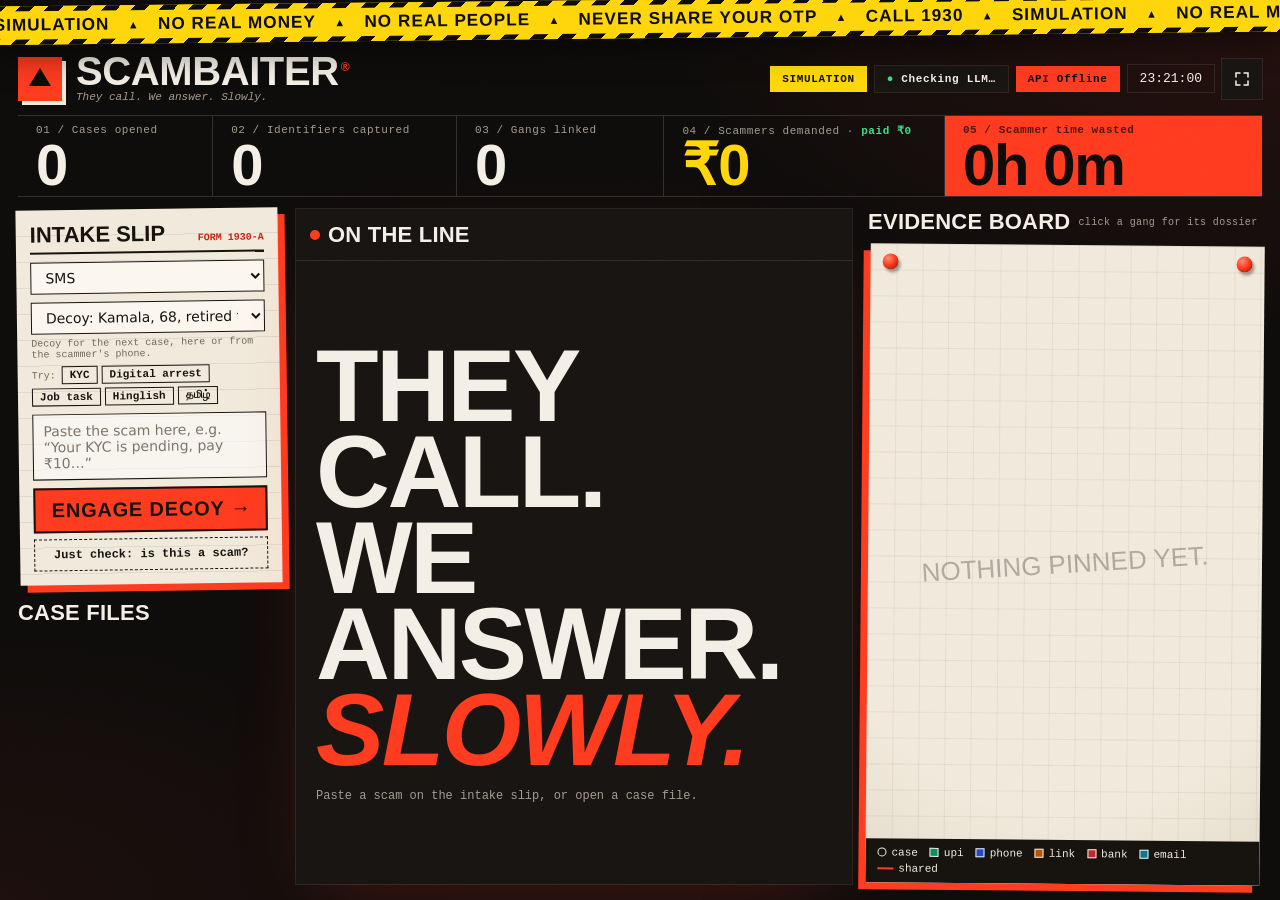
==== commit cfb081f9: "Add gang dossier with bank/I4C export, and a labelled backup replay Gang dossier: - Click any case o" ====
--- a/scambaiter/dashboard/index.html
+++ b/scambaiter/dashboard/index.html
@@ -115,6 +115,7 @@
                 <div class="chat-title">
                     <h2 id="h-chat"><i class="rec"></i>On the line</h2>
                     <div class="call-meta" id="call-meta" hidden><span id="call-persona"></span> · <span id="call-timer">0:00</span></div>
+                    <button id="btn-save-replay" class="meta-link" type="button" hidden title="Save this case as a backup replay. Shift+R plays the newest one.">save for replay</button>
                 </div>
                 <div class="chat-actions" id="chat-actions" style="display: none;">
                     <a href="#" target="_blank" id="btn-report" class="btn btn-primary" title="Printable evidence report">Report</a>
@@ -161,7 +162,21 @@
 
         <!-- Right: evidence board -->
         <section class="col-right" aria-labelledby="h-graph">
-            <h2 id="h-graph">Evidence board</h2>
+            <h2 id="h-graph">Evidence board <small class="h-hint">click a gang for its dossier</small></h2>
+            <div class="gang-panel" id="gang-panel" role="dialog" aria-labelledby="gang-title" hidden>
+                <div class="check-head">
+                    <span class="stage-label">Gang dossier</span>
+                    <button type="button" class="check-x" id="gang-close" aria-label="Close">✕</button>
+                </div>
+                <h3 class="gang-title" id="gang-title"></h3>
+                <div class="gang-sub" id="gang-sub"></div>
+                <div class="gang-stats" id="gang-stats"></div>
+                <div class="gang-k">Identifiers <span>(red = links cases together)</span></div>
+                <ul class="gang-ids" id="gang-ids"></ul>
+                <div class="gang-k">Cases</div>
+                <ul class="gang-cases" id="gang-cases"></ul>
+                <button type="button" id="gang-export">Export for bank / I4C (CSV)</button>
+            </div>
             <div class="graph-frame">
                 <span class="pin pin-a"></span><span class="pin pin-b"></span>
                 <div id="cy" role="img" aria-label="Evidence board linking scam cases that share identifiers"></div>
--- a/scambaiter/dashboard/style.css
+++ b/scambaiter/dashboard/style.css
@@ -271,6 +271,52 @@
 .check-ids span { padding: 2px 7px; border: 1.5px solid currentColor; background: #fff; }
 .check-advice { margin: 2px 0 0; font-size: 14px; }
 .check-actions { display: flex; gap: 8px; margin-top: auto; }
+
+/* gang dossier: covers the evidence board */
+.col-right { position: relative; }
+.h-hint { font-family: var(--mono); font-size: 10px; font-weight: 400; letter-spacing: 0.04em; text-transform: none; color: var(--muted); }
+.gang-panel {
+    position: absolute; left: 0; right: 0; top: 34px; bottom: 0; z-index: 6; overflow-y: auto;
+    background: var(--ink-2); color: var(--text); box-shadow: var(--ring), -7px 7px 0 var(--red);
+    padding: 14px 16px; display: flex; flex-direction: column; gap: 8px;
+    animation: slam 300ms var(--snap) both;
+}
+.gang-panel[hidden] { display: none; }
+.gang-panel .check-x { color: var(--text); border-color: var(--line); }
+.gang-panel .check-x:hover { background: var(--red); color: var(--ink); }
+.gang-title { margin: 0; font-family: var(--display); font-stretch: condensed; font-weight: 700; font-size: 44px; line-height: 0.95; color: var(--red); }
+.gang-sub { font-family: var(--mono); font-size: 11px; color: var(--muted); text-transform: capitalize; }
+.gang-stats { display: grid; grid-template-columns: repeat(4, 1fr); gap: 6px; }
+.gang-stats div { background: var(--ink-3); box-shadow: var(--ring); padding: 6px 8px; }
+.gang-stats b { display: block; font-family: var(--display); font-stretch: condensed; font-size: 24px; line-height: 1; color: var(--tape); font-variant-numeric: tabular-nums; }
+.gang-stats span { font-family: var(--mono); font-size: 10px; color: var(--muted); }
+.gang-k { font-family: var(--mono); font-size: 10px; letter-spacing: 0.1em; text-transform: uppercase; color: var(--muted); margin-top: 4px; }
+.gang-k span { text-transform: none; letter-spacing: 0; }
+.gang-ids, .gang-cases { margin: 0; padding: 0; list-style: none; display: flex; flex-direction: column; gap: 4px; }
+.gang-ids li { display: grid; grid-template-columns: 92px 1fr auto; gap: 8px; align-items: baseline; padding: 5px 8px; background: var(--paper); color: var(--paper-ink); font-size: 12px; }
+.gang-ids li.shared { box-shadow: inset 4px 0 0 var(--red); background: #fff3ee; }
+.gang-ids .t { font-family: var(--mono); font-size: 10px; font-weight: 700; text-transform: uppercase; }
+.gang-ids code { font-family: var(--mono); font-weight: 700; overflow-wrap: anywhere; }
+.gang-ids .n { font-family: var(--mono); font-size: 10px; color: #5c5348; white-space: nowrap; }
+.gang-cases button {
+    width: 100%; min-height: 0; padding: 5px 8px; text-align: left; font-family: var(--mono); font-stretch: normal; font-size: 11px;
+    font-weight: 400; letter-spacing: 0; text-transform: capitalize; background: var(--ink-3); color: var(--text); border: 0; box-shadow: var(--ring);
+}
+.gang-cases button:hover { background: var(--ink); box-shadow: var(--ring-hover); transform: none; }
+#gang-export { margin-top: auto; background: var(--red); color: var(--ink); border-color: var(--red); font-size: 16px; }
+#gang-export:hover { box-shadow: 4px 4px 0 var(--paper); }
+
+/* backup replay */
+.meta-link {
+    min-height: 0; padding: 0; border: 0; background: none; color: var(--muted); text-decoration: underline;
+    font-family: var(--mono); font-stretch: normal; font-size: 11px; font-weight: 400; letter-spacing: 0; text-transform: none;
+}
+.meta-link:hover { color: var(--tape); transform: none; box-shadow: none; }
+.meta-link:disabled { opacity: 0.6; }
+.chat-title .meta-link { align-self: flex-start; margin-left: 18px; font-size: 10px; }
+.meta-link[hidden] { display: none; }
+.call-meta { overflow: hidden; text-overflow: ellipsis; }
+.replay-tag { color: var(--ink); background: var(--tape); padding: 0 5px; font-weight: 700; }
 #check-engage { background: var(--red); color: var(--paper-ink); border-color: var(--paper-ink); }
 #check-engage:hover { box-shadow: 4px 4px 0 var(--paper-ink); }
 
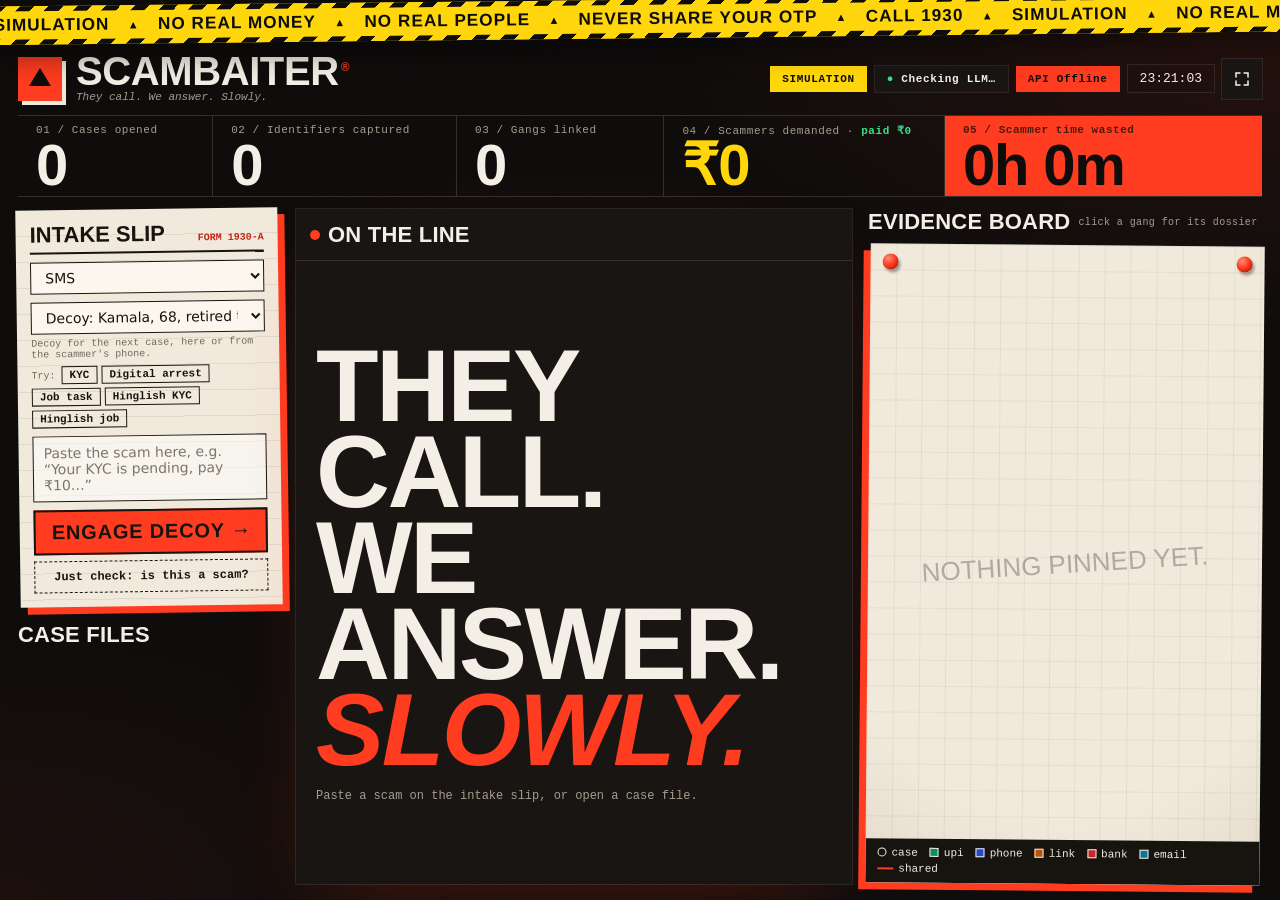
==== commit 2af9bff4: "Replace the Tamil sample scam with a Hinglish job scam The demo will use Hinglish rather than Tamil," ====
--- a/scambaiter/dashboard/index.html
+++ b/scambaiter/dashboard/index.html
@@ -95,8 +95,8 @@
                     <button type="button" class="sample" data-sample="kyc">KYC</button>
                     <button type="button" class="sample" data-sample="arrest">Digital arrest</button>
                     <button type="button" class="sample" data-sample="job">Job task</button>
-                    <button type="button" class="sample" data-sample="hinglish">Hinglish</button>
-                    <button type="button" class="sample" data-sample="tamil">தமிழ்</button>
+                    <button type="button" class="sample" data-sample="hinglish">Hinglish KYC</button>
+                    <button type="button" class="sample" data-sample="hinglish_job">Hinglish job</button>
                 </div>
                 <label class="sr-only" for="new-message">Scam message</label>
                 <textarea id="new-message" name="first_message" rows="3" autocomplete="off" placeholder="Paste the scam here, e.g. “Your KYC is pending, pay ₹10…”"></textarea>
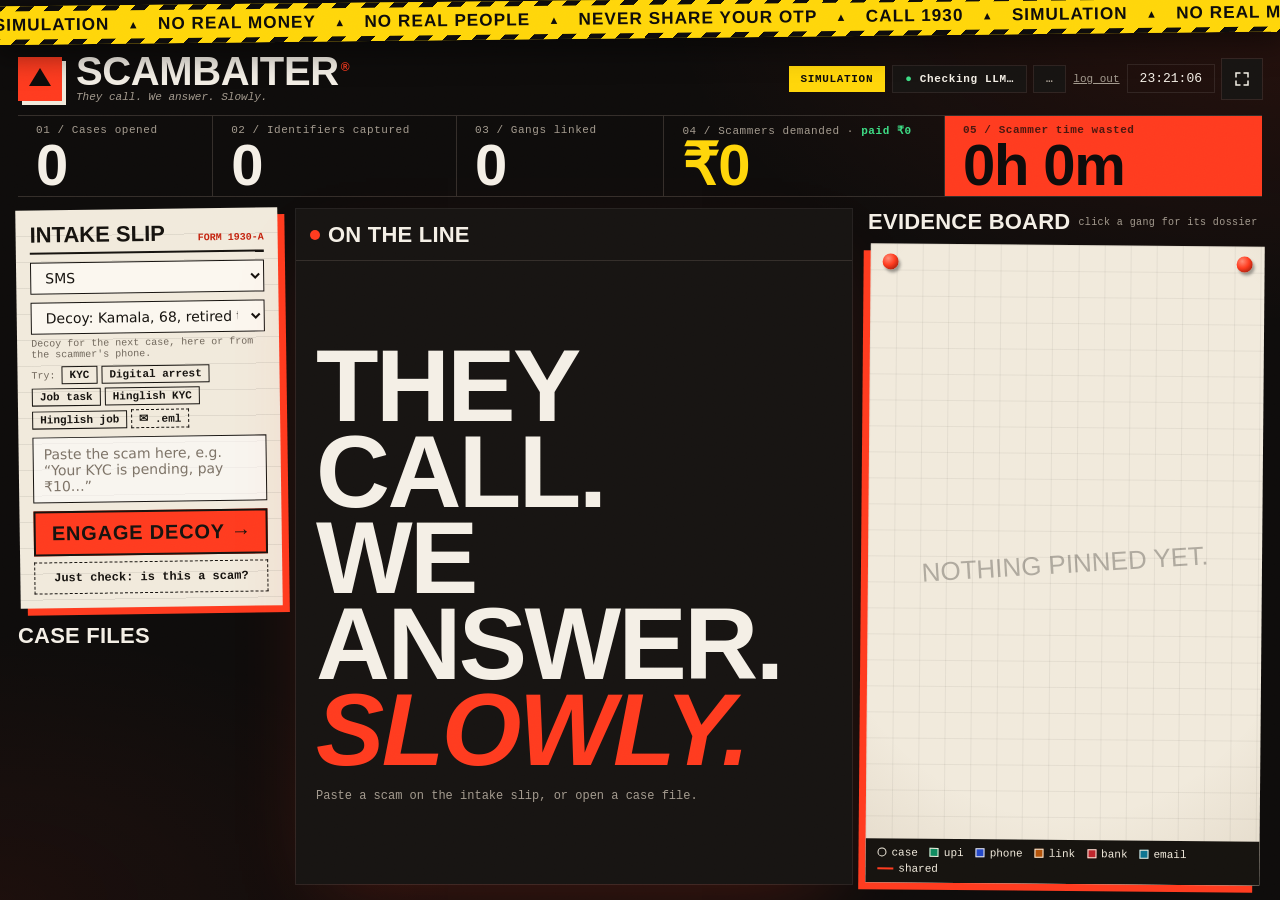
==== commit e7b4bad2: "Add security layer and real-world integrations Security: - login with admin/analyst roles (PBKDF2, H" ====
--- a/scambaiter/dashboard/index.html
+++ b/scambaiter/dashboard/index.html
@@ -40,6 +40,9 @@
             <span class="badge badge-sim">SIMULATION</span>
             <span class="badge badge-health" id="health-status">Checking LLM…</span>
             <span class="badge badge-offline" id="offline-pill" style="display: none;">API Offline</span>
+            <button type="button" class="badge badge-sec" id="btn-security" hidden title="Security: audit log, API keys, integrations">SECURITY</button>
+            <span class="badge badge-user" id="user-chip" title="Signed in">…</span>
+            <button type="button" class="meta-link" id="btn-logout">log out</button>
             <span class="hud-clock" id="hud-clock">--:--:--</span>
             <button type="button" class="icon-btn" id="btn-fullscreen" aria-label="Enter full screen" aria-pressed="false" title="Full screen">
                 <svg class="ico-on" viewBox="0 0 24 24" width="18" height="18" aria-hidden="true" fill="none" stroke="currentColor" stroke-width="2" stroke-linecap="square"><path d="M4 9V4h5M20 9V4h-5M4 15v5h5M20 15v5h-5"/></svg>
@@ -74,7 +77,7 @@
     <main class="main-content">
         <!-- Left: intake + case files -->
         <aside class="col-left" aria-labelledby="h-sessions">
-            <form class="paste-box" id="new-form" onsubmit="return false">
+            <form class="paste-box" id="new-form">
                 <div class="slip-head"><h3>Intake slip</h3><span>FORM 1930-A</span></div>
                 <label class="sr-only" for="new-channel">Channel the scam arrived on</label>
                 <select id="new-channel" name="channel">
@@ -97,6 +100,8 @@
                     <button type="button" class="sample" data-sample="job">Job task</button>
                     <button type="button" class="sample" data-sample="hinglish">Hinglish KYC</button>
                     <button type="button" class="sample" data-sample="hinglish_job">Hinglish job</button>
+                    <button type="button" class="sample sample-eml" id="btn-eml" title="Upload a scam email (.eml), or drop it on this slip">✉ .eml</button>
+                    <input type="file" id="eml-file" accept=".eml,message/rfc822" hidden>
                 </div>
                 <label class="sr-only" for="new-message">Scam message</label>
                 <textarea id="new-message" name="first_message" rows="3" autocomplete="off" placeholder="Paste the scam here, e.g. “Your KYC is pending, pay ₹10…”"></textarea>
@@ -119,7 +124,7 @@
                 </div>
                 <div class="chat-actions" id="chat-actions" style="display: none;">
                     <a href="#" target="_blank" id="btn-report" class="btn btn-primary" title="Printable evidence report">Report</a>
-                    <button id="btn-complaint" class="btn btn-primary" type="button" title="Copy a ready-to-paste complaint for cybercrime.gov.in">Complaint</button>
+                    <a href="#" target="_blank" id="btn-complaint" class="btn btn-primary" title="Complaint pre-filled for cybercrime.gov.in (NCRP), with JSON download">Complaint</a>
                     <button id="btn-close" class="btn btn-danger">Terminate</button>
                 </div>
             </div>
@@ -130,6 +135,7 @@
             <div class="intel" id="intel" hidden>
                 <div class="intel-row"><span class="intel-k">Red flags</span><span class="risk" id="risk"></span><span class="flags" id="flags"></span></div>
                 <div class="intel-row"><span class="intel-k">Safety</span><span class="safety" id="safety"></span></div>
+                <div class="intel-row"><span class="intel-k">Evidence</span><span class="seal-badge" id="seal"></span><span class="src-info" id="src-info"></span></div>
             </div>
             <div class="chat-window" id="chat-window" aria-live="polite">
                 <div class="empty-state">
@@ -175,7 +181,10 @@
                 <ul class="gang-ids" id="gang-ids"></ul>
                 <div class="gang-k">Cases</div>
                 <ul class="gang-cases" id="gang-cases"></ul>
-                <button type="button" id="gang-export">Export for bank / I4C (CSV)</button>
+                <div class="gang-actions">
+                    <button type="button" id="gang-export">CSV for bank / I4C</button>
+                    <button type="button" id="gang-alert" title="Mule-account alert for bank fraud desks, signed with Ed25519">Signed bank alert</button>
+                </div>
             </div>
             <div class="graph-frame">
                 <span class="pin pin-a"></span><span class="pin pin-b"></span>
@@ -194,6 +203,37 @@
         </section>
     </main>
 
+    <!-- Security console (admin only) -->
+    <div class="sec-panel" id="sec-panel" role="dialog" aria-labelledby="sec-title" hidden>
+        <div class="sec-head">
+            <h2 id="sec-title">Security console</h2>
+            <div class="sec-tabs" role="tablist">
+                <button type="button" role="tab" data-tab="overview" aria-selected="true">Overview</button>
+                <button type="button" role="tab" data-tab="audit" aria-selected="false">Audit log</button>
+                <button type="button" role="tab" data-tab="keys" aria-selected="false">API keys</button>
+                <button type="button" role="tab" data-tab="integrations" aria-selected="false">Integrations</button>
+            </div>
+            <button type="button" class="check-x" id="sec-close" aria-label="Close">✕</button>
+        </div>
+        <div class="sec-body" id="sec-overview" role="tabpanel"></div>
+        <div class="sec-body" id="sec-audit" role="tabpanel" hidden></div>
+        <div class="sec-body" id="sec-keys" role="tabpanel" hidden>
+            <form class="key-form" id="key-form">
+                <label class="sr-only" for="key-name">Key name</label>
+                <input id="key-name" name="name" autocomplete="off" placeholder="Who gets this key, e.g. Demo Bank fraud desk" required maxlength="60">
+                <label class="sr-only" for="key-scope">Scope</label>
+                <select id="key-scope" name="scope">
+                    <option value="lookup">lookup: public API (check, lookup)</option>
+                    <option value="intake">intake: send scams in (SMS gateway, apps)</option>
+                </select>
+                <button type="submit">Create key</button>
+            </form>
+            <div class="key-new" id="key-new" hidden></div>
+            <div id="key-list"></div>
+        </div>
+        <div class="sec-body" id="sec-integrations" role="tabpanel" hidden></div>
+    </div>
+
     <div id="toast-container" aria-live="polite" role="status"></div>
     <script src="app.js"></script>
 </body>
--- a/scambaiter/dashboard/style.css
+++ b/scambaiter/dashboard/style.css
@@ -585,3 +585,90 @@
     .tape-track { animation: none !important; }
     .preloader { display: none; }
 }
+
+/* ----------------------------------------------------------- security */
+.badge-sec { cursor: pointer; background: var(--ink-2); color: var(--tape); font-family: var(--mono); font-stretch: normal; font-size: 11px; text-transform: none; min-height: 0; border: 0; }
+.badge-sec::before { content: "■ "; color: #3ddc84; }
+.badge-sec:hover { background: var(--tape); color: var(--ink); transform: none; box-shadow: none; }
+.badge-sec[hidden], .badges .meta-link[hidden] { display: none; }
+.badge-user { color: var(--muted); }
+.badges .meta-link { font-size: 11px; }
+
+.seal-badge { font-family: var(--mono); font-size: 11px; font-weight: 700; padding: 1px 7px; color: var(--muted); box-shadow: var(--ring); }
+.seal-badge.ok { color: var(--ink); background: #3ddc84; box-shadow: none; }
+.seal-badge.bad { color: var(--ink); background: var(--red); box-shadow: none; animation: blink 0.8s steps(2) infinite; }
+.src-info { font-family: var(--mono); font-size: 11px; color: var(--muted); min-width: 0; overflow: hidden; text-overflow: ellipsis; white-space: nowrap; flex: 1; }
+.src-tag { font-family: var(--mono); font-size: 10px; font-weight: 700; color: var(--tape); }
+.session-item.selected .src-tag { color: var(--red-deep); }
+.sample-eml { border-style: dashed; }
+.paste-box.drop { outline: 3px dashed var(--red); outline-offset: -6px; }
+
+.gang-actions { margin-top: auto; display: grid; grid-template-columns: 1fr 1fr; gap: 6px; }
+.gang-actions #gang-export { margin-top: 0; font-size: 15px; }
+#gang-alert { background: var(--tape); color: var(--ink); border-color: var(--tape); font-size: 15px; }
+#gang-alert:hover { box-shadow: 4px 4px 0 var(--paper); }
+
+.sec-panel {
+    position: fixed; inset: 64px 18px 16px; z-index: 50; overflow: hidden;
+    background: var(--ink-2); color: var(--text); box-shadow: var(--ring), -8px 8px 0 var(--tape);
+    display: flex; flex-direction: column; animation: slam 300ms var(--snap) both;
+}
+.sec-panel[hidden] { display: none; }
+.sec-head { display: flex; align-items: center; gap: 14px; padding: 12px 16px; border-bottom: 1px solid var(--line); }
+.sec-head h2 { margin: 0; font-family: var(--display); font-stretch: condensed; font-size: 30px; text-transform: uppercase; color: var(--tape); }
+.sec-head .check-x { margin-left: auto; color: var(--text); border-color: var(--line); }
+.sec-head .check-x:hover { background: var(--red); color: var(--ink); }
+.sec-tabs { display: flex; gap: 4px; }
+.sec-tabs button { min-height: 0; padding: 6px 12px; font-size: 14px; background: transparent; color: var(--muted); border: 0; box-shadow: var(--ring); }
+.sec-tabs button[aria-selected="true"] { background: var(--tape); color: var(--ink); box-shadow: none; }
+.sec-tabs button:hover { transform: none; box-shadow: var(--ring-hover); color: var(--text); }
+.sec-tabs button[aria-selected="true"]:hover { color: var(--ink); }
+.sec-body { flex: 1; min-height: 0; overflow-y: auto; padding: 14px 16px; }
+.sec-body[hidden] { display: none; }
+.sec-body h3 { margin: 14px 0 6px; font-family: var(--display); font-stretch: condensed; font-size: 20px; text-transform: uppercase; color: var(--red); }
+.sec-body h3:first-child { margin-top: 0; }
+.sec-cards { display: grid; grid-template-columns: repeat(4, 1fr); gap: 10px; margin-bottom: 14px; }
+.sec-card { background: var(--ink-3); box-shadow: var(--ring); padding: 10px 12px; display: flex; flex-direction: column; gap: 2px; }
+.sec-card span { font-family: var(--mono); font-size: 10px; letter-spacing: 0.1em; text-transform: uppercase; color: var(--muted); }
+.sec-card b { font-family: var(--display); font-stretch: condensed; font-size: 32px; line-height: 1; }
+.sec-card small { font-family: var(--mono); font-size: 11px; color: var(--muted); overflow-wrap: anywhere; }
+.good { color: #3ddc84; } .bad { color: var(--red); }
+.kv { display: grid; grid-template-columns: 170px 1fr; gap: 6px 14px; margin: 0; font-size: 13px; }
+.kv dt { font-family: var(--mono); font-size: 11px; color: var(--muted); text-transform: uppercase; letter-spacing: 0.06em; padding-top: 2px; }
+.kv dd { margin: 0; overflow-wrap: anywhere; }
+.kv code, .sec-note code, .audit code { font-family: var(--mono); font-size: 12px; color: var(--tape); }
+.sec-note { margin: 0 0 10px; font-size: 13px; color: var(--muted); line-height: 1.5; }
+.sec-actions { margin-top: 14px; display: flex; gap: 8px; }
+.sec-actions button, .key-form button { background: var(--paper); color: var(--paper-ink); border: 0; font-size: 15px; }
+.audit { width: 100%; border-collapse: collapse; font-size: 12px; font-variant-numeric: tabular-nums; }
+.audit th { text-align: left; font-family: var(--mono); font-size: 10px; font-weight: 400; letter-spacing: 0.08em; text-transform: uppercase; color: var(--muted); padding: 4px 8px; border-bottom: 1px solid var(--line); position: sticky; top: -14px; background: var(--ink-2); }
+.audit td { padding: 5px 8px; border-bottom: 1px solid var(--ink-3); vertical-align: top; overflow-wrap: anywhere; }
+.audit td small { color: var(--muted); font-family: var(--mono); font-size: 10px; }
+.audit tr.warn td { background: rgba(255, 59, 31, 0.10); }
+.audit tr.warn b { color: var(--red); }
+.audit tr.revoked td { color: var(--faint); text-decoration: line-through; }
+.audit .revoke { min-height: 0; padding: 3px 10px; font-size: 13px; background: transparent; color: var(--red); border: 1.5px solid var(--red); }
+.key-form { display: grid; grid-template-columns: 1fr 280px auto; gap: 8px; margin-bottom: 10px; }
+.key-form input, .key-form select { background: var(--ink-3); color: var(--text); border: 0; box-shadow: var(--ring); padding: 8px 10px; font: inherit; font-size: 14px; }
+.key-new { background: var(--tape); color: var(--ink); padding: 10px 12px; margin-bottom: 10px; display: flex; flex-direction: column; gap: 4px; }
+.key-new code { font-family: var(--mono); font-size: 13px; overflow-wrap: anywhere; user-select: all; }
+.key-new[hidden] { display: none; }
+
+/* ----------------------------------------------------------- login */
+body.login-page { overflow: auto; height: auto; min-height: 100vh; }
+.login-wrap { flex: 1; display: grid; grid-template-columns: 1.1fr 1fr; gap: 48px; align-items: center; max-width: 1040px; width: 100%; margin: 0 auto; padding: 24px 0; }
+.login-brand .logo { font-size: clamp(56px, 9vw, 104px); }
+.login-tag { margin: 6px 0 22px; font-family: var(--mono); font-size: 13px; color: var(--red); letter-spacing: 0.12em; text-transform: uppercase; }
+.login-points { margin: 0; padding: 0; list-style: none; display: flex; flex-direction: column; gap: 8px; font-size: 15px; color: var(--muted); }
+.login-points li::before { content: "■ "; color: #3ddc84; }
+.login-card { background: var(--paper); color: var(--paper-ink); padding: 18px 22px 20px; display: flex; flex-direction: column; gap: 6px; box-shadow: 8px 8px 0 var(--red); transform: rotate(-0.6deg); }
+.login-card label { font-family: var(--mono); font-size: 11px; letter-spacing: 0.08em; text-transform: uppercase; color: #5c5348; margin-top: 6px; }
+.login-card input { font: inherit; font-size: 16px; padding: 10px 12px; border: 1.5px solid var(--paper-ink); background: #fffdf8; color: var(--paper-ink); border-radius: 0; }
+.login-card input:focus-visible { outline: none; box-shadow: 0 0 0 3px var(--tape); }
+.login-card button { margin-top: 12px; background: var(--red); color: var(--paper-ink); border: 0; font-size: 20px; }
+.login-card button:hover { box-shadow: 4px 4px 0 var(--paper-ink); }
+.login-error { margin: 6px 0 0; padding: 6px 10px; background: var(--red); color: var(--ink); font-weight: 600; font-size: 14px; }
+.login-error[hidden] { display: none; }
+.login-hint { margin: 10px 0 0; font-size: 12px; color: #6f665a; line-height: 1.45; }
+.login-hint code { font-family: var(--mono); }
+@media (max-width: 760px) { .login-wrap { grid-template-columns: 1fr; gap: 20px; } }
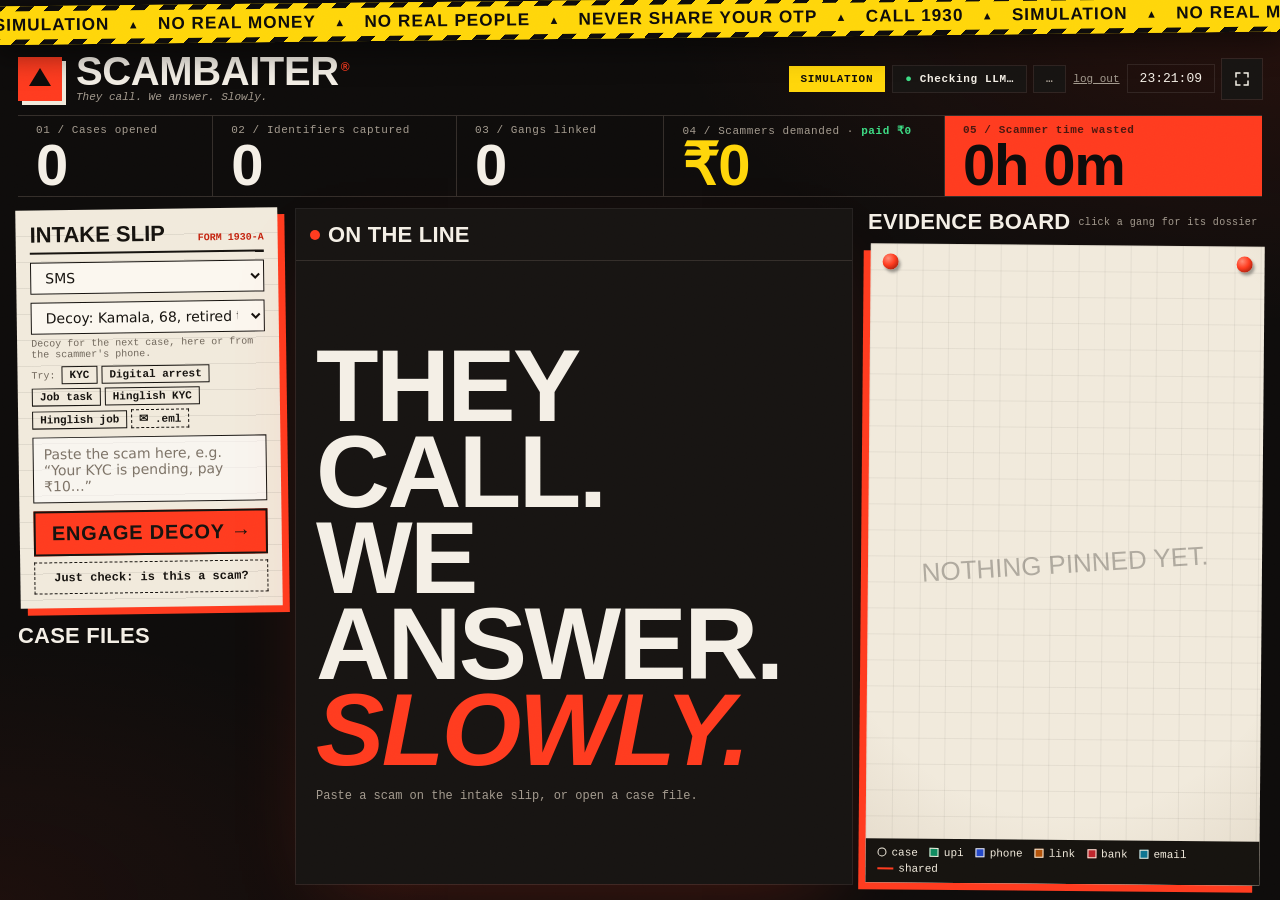
==== commit f38269b8: "Add link detonation sandbox Captured scam links can be opened in a sandbox instead of by anyone's br" ====
--- a/scambaiter/dashboard/index.html
+++ b/scambaiter/dashboard/index.html
@@ -135,6 +135,7 @@
             <div class="intel" id="intel" hidden>
                 <div class="intel-row"><span class="intel-k">Red flags</span><span class="risk" id="risk"></span><span class="flags" id="flags"></span></div>
                 <div class="intel-row"><span class="intel-k">Safety</span><span class="safety" id="safety"></span></div>
+                <div class="intel-row" id="links-row" hidden><span class="intel-k">Links</span><span class="links" id="links"></span></div>
                 <div class="intel-row"><span class="intel-k">Evidence</span><span class="seal-badge" id="seal"></span><span class="src-info" id="src-info"></span></div>
             </div>
             <div class="chat-window" id="chat-window" aria-live="polite">
@@ -158,6 +159,18 @@
                 <div class="check-actions">
                     <button type="button" id="check-engage">Engage decoy with this →</button>
                 </div>
+            </div>
+            <div class="check-panel link-panel" id="link-panel" role="dialog" aria-labelledby="link-verdict" hidden>
+                <div class="check-head">
+                    <span class="stage-label">Link sandbox</span>
+                    <button type="button" class="check-x" id="link-close" aria-label="Close">✕</button>
+                </div>
+                <h3 class="check-verdict" id="link-verdict"></h3>
+                <div class="check-sub" id="link-sub"></div>
+                <ul class="check-flags" id="link-findings"></ul>
+                <div class="link-chain" id="link-chain"></div>
+                <div class="check-ids" id="link-ids"></div>
+                <p class="check-advice" id="link-note"></p>
             </div>
             <div class="chat-input" id="chat-input-area" style="display: none;">
                 <label class="sr-only" for="manual-msg">Next scammer message</label>
--- a/scambaiter/dashboard/style.css
+++ b/scambaiter/dashboard/style.css
@@ -672,3 +672,21 @@
 .login-hint { margin: 10px 0 0; font-size: 12px; color: #6f665a; line-height: 1.45; }
 .login-hint code { font-family: var(--mono); }
 @media (max-width: 760px) { .login-wrap { grid-template-columns: 1fr; gap: 20px; } }
+
+/* ----------------------------------------------------------- link sandbox */
+.intel-row .links { display: flex; gap: 6px; flex-wrap: wrap; min-width: 0; }
+.link-chip {
+    min-height: 0; padding: 1px 8px; font-family: var(--mono); font-stretch: normal; font-size: 11px; font-weight: 700;
+    letter-spacing: 0; text-transform: none; background: transparent; color: var(--tape); border: 1.5px dashed var(--tape);
+}
+.link-chip:hover { transform: none; box-shadow: none; background: var(--tape); color: var(--ink); }
+.link-chip.v-bad { border: 0; background: var(--red); color: var(--ink); }
+.link-chip.v-warn { border: 0; background: var(--tape); color: var(--ink); }
+.link-chip.v-ok { border: 0; background: var(--paper-2); color: var(--ink); }
+.link-panel .check-flags li.sev-high { border-left-color: var(--red-deep); }
+.link-panel .check-flags li.sev-medium { border-left-color: var(--tape); }
+.link-panel .check-flags li.sev-low { border-left-color: #a39a8e; }
+.link-chain { font-family: var(--mono); font-size: 11px; line-height: 1.6; overflow-wrap: anywhere; }
+.link-chain code { font-weight: 700; }
+.link-chain small { color: #6f665a; }
+.risk.medium { background: var(--tape); }
